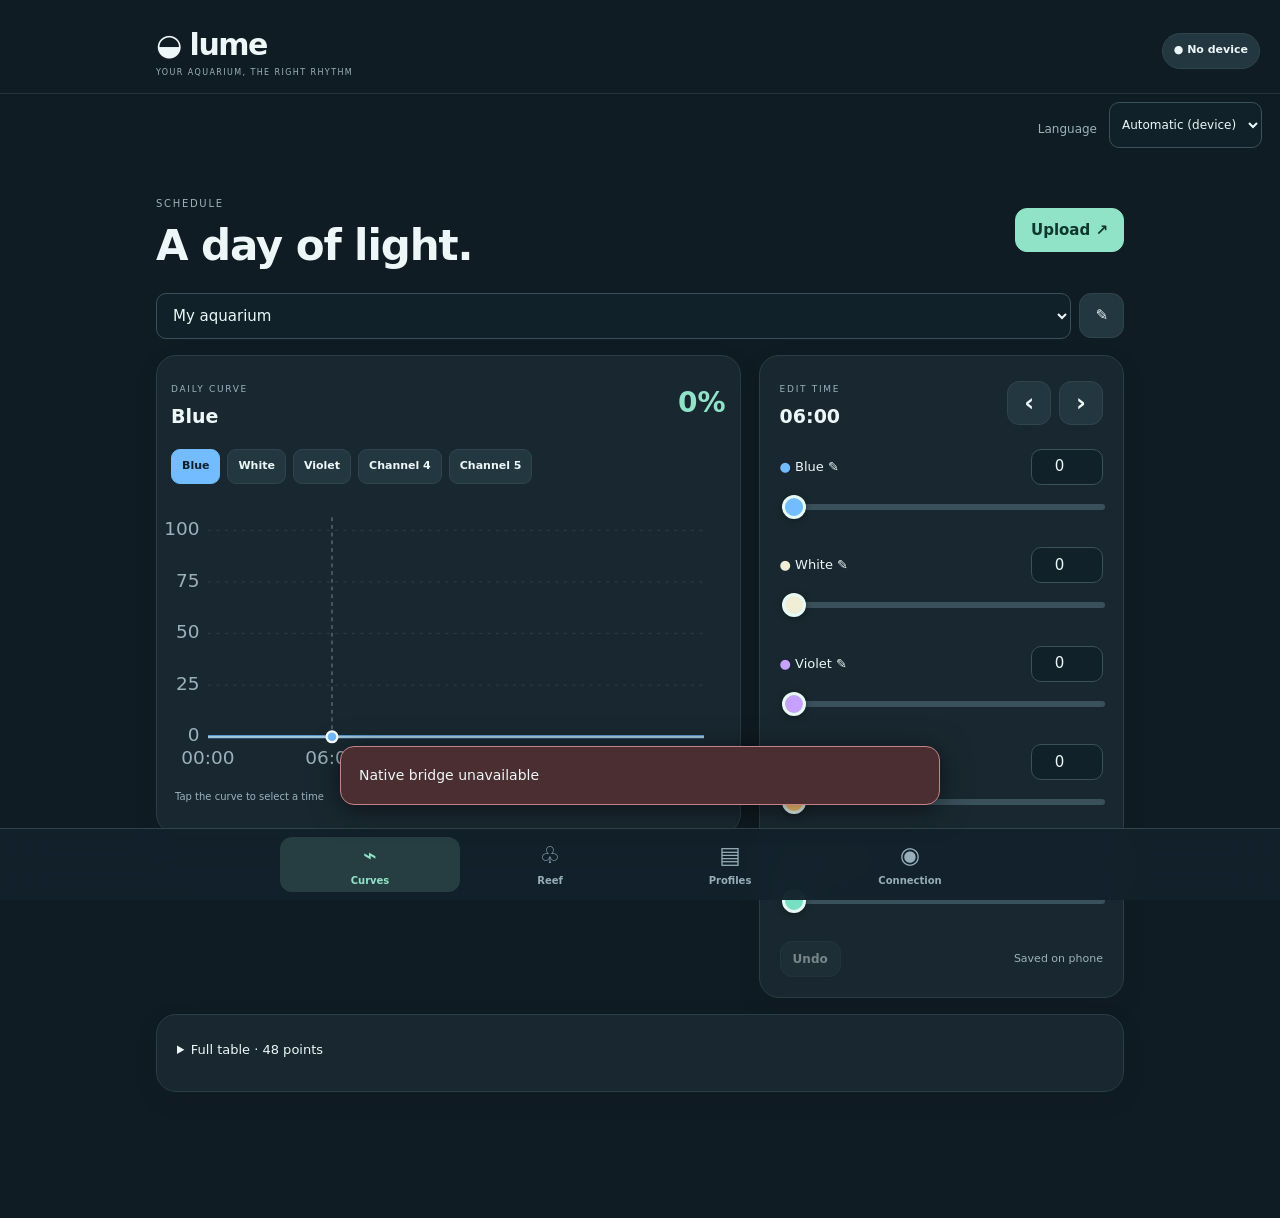
==== ios/Web/index.html @ e3527c7b "Add iOS Wi-Fi development preview and macOS build checks" ====
<!doctype html><html lang="pt-BR"><head><meta charset="utf-8"><meta name="viewport" content="width=device-width,initial-scale=1,maximum-scale=1"><meta http-equiv="Content-Security-Policy" content="default-src 'self' file:; script-src 'self'; style-src 'self' 'unsafe-inline'; img-src 'self' data:; connect-src 'self'; object-src 'none'; base-uri 'none'"><title>Lume</title><link rel="stylesheet" href="app.css"></head><body>
<header><div><span class="brand">◒ lume</span><span class="eyebrow">SEU AQUÁRIO, NO RITMO CERTO</span></div><button id="connectionBadge" class="badge">● Sem aparelho</button></header>
<div class="languagebar"><label for="languageSelect">Idioma</label><select id="languageSelect" aria-label="Idioma do aplicativo" data-no-i18n><option value="auto">Automático (dispositivo)</option><option value="pt-BR">Português (Brasil)</option><option value="en">English</option><option value="es">Español</option></select></div>
<main>
<section id="curves" class="page active">
 <div class="heading"><div><small>PROGRAMAÇÃO</small><h1>Um dia de luz.</h1></div><button id="uploadTop" class="primary">Enviar ↗</button></div>
 <div class="profilebar"><label for="profile">Perfil em edição</label><select id="profile"></select><button id="rename" aria-label="Renomear perfil">✎</button></div>
 <div class="card chartcard"><div class="cardhead"><div><small>CURVA DIÁRIA</small><h2 id="curveTitle">Canal 1</h2></div><strong id="pointValue">0%</strong></div><div id="channelTabs" class="channels"></div><svg id="chart" viewBox="0 0 720 360" role="img" aria-label="Curva de luz de 24 horas. Toque para selecionar um horário."></svg><div class="chartfooter"><span>Toque na curva para escolher o horário</span><button id="cycle" class="textbutton">Criar ciclo ☀</button></div></div>
 <div class="card editor"><div class="cardhead"><div><small>EDITAR HORÁRIO</small><h2 id="editTime">06:00</h2></div><div class="steps"><button id="prev" aria-label="Horário anterior">‹</button><button id="next" aria-label="Próximo horário">›</button></div></div><div id="sliders"></div><div class="row"><button id="undo">Desfazer</button><span id="saved" class="muted">Salvo no celular</span></div></div>
 <details class="card"><summary>Tabela completa · 48 horários</summary><div class="tablewrap"><table id="schedule"></table></div></details>
</section>
<section id="reef" class="page"><div class="heading"><div><small>SIMULAÇÃO</small><h1>O recife desperta.</h1></div><span class="pill">PRÉVIA</span></div><p class="muted">Passe pelo dia e veja a luz abrir os corais.</p><div class="card livecard"><small>LUZ REAL · WI-FI</small><h2>Recife e luminária juntos</h2><p id="liveStatus" class="muted">Prévia local. Vincule uma controladora Smart Timer para alterar a luz real.</p><button id="liveToggle" class="primary" type="button">Vincular luminária</button><p id="liveFrame" class="note"></p><p class="note">O aparelho não confirma cada intensidade. O Recife mostra os valores enviados, sem leitura da luz física.</p><p id="liveWarning" class="danger" hidden>A luminária pode continuar em modo manual. Reconecte o mesmo aparelho e retome o programa.</p><button id="liveRecovery" type="button" hidden>Retomar programação no aparelho</button></div><div class="card reefcard"><svg id="aquarium" viewBox="0 0 800 440" role="img" aria-label="Corais animados e peixes-palhaço respondem à programação de luz"></svg><div class="cardhead"><button id="play" class="primary">▶ Reproduzir dia</button><strong id="previewTime">06:00</strong></div><label class="sr" for="timeline">Horário da simulação</label><input id="timeline" type="range" min="0" max="1439" step="1" value="360"><div class="row muted"><span>00:00</span><span>12:00</span><span>23:59</span></div><div id="liveChannels" class="livechannels"></div></div><p class="note">A cena é ilustrativa. Com a luminária vinculada, a prévia envia intensidades reais; sem vínculo, é apenas local. Não prevê a resposta biológica dos corais.</p></section>
<section id="profiles" class="page"><div class="heading"><div><small>SUA BIBLIOTECA</small><h1>Cada dia, um clima.</h1></div><button id="newProfile" class="primary">＋ Novo</button></div><div id="profileList"></div><div class="card"><h2>Leve seus perfis com você</h2><p class="muted">Importe a biblioteca do Lume ou arquivos .lmf do Pled. Os perfis importados são adicionados à sua biblioteca.</p><div class="row"><button id="import">Importar</button><button id="export">Exportar biblioteca</button></div></div><p class="note">Os perfis são salvos neste celular. Exporte uma cópia antes de desinstalar o app.</p></section>
<section id="connection" class="page"><div class="heading"><div><small>SOMENTE WI-FI</small><h1>Vamos conectar.</h1></div></div><div class="card"><div class="numbertitle"><span>1</span><h2>Entre na rede do aparelho</h2></div><p>Abra Ajustes > Wi-Fi e conecte à rede da controladora, mesmo sem internet. Volte ao Lume e permita Rede Local.</p><button id="wifi" class="primary">Como conectar no iPhone</button></div><div class="card"><div class="numbertitle"><span>2</span><h2>Encontre a controladora</h2></div><p class="muted">O Lume busca automaticamente ao abrir e reconecta quando o aparelho responde. Se houver várias controladoras, escolha uma abaixo.</p><button id="search" class="primary">⌕ Buscar aparelhos</button><details><summary>Buscar por IP conhecido</summary><label for="directIp">Endereço na rede Wi-Fi atual</label><div class="row"><input id="directIp" placeholder="192.168.1.100" inputmode="decimal"><button id="searchIp">Buscar</button></div></details><details id="wifiDiagnostics"><summary>Diagnóstico da última comunicação · iOS 0.1.0</summary><pre id="diagnosticText">Faça uma busca para verificar a comunicação Wi-Fi.</pre><button id="copyDiagnostic" type="button">Copiar diagnóstico</button><p class="note">Mostra endereços locais e contagens, sem senha nem nome da rede. Não é enviado automaticamente.</p></details><div id="devices"></div><div id="selectedDevice" class="note">Nenhum aparelho selecionado.</div></div><div class="card"><div class="numbertitle"><span>3</span><h2>Conecte o aparelho à sua casa</h2></div><p class="muted">Faça esta etapa conectado à rede do aparelho e com ele selecionado acima. Use uma rede compatível com o módulo, normalmente 2,4 GHz.</p><form id="routerForm"><label for="ssid">Nome da rede de casa</label><input id="ssid" maxlength="32" autocomplete="off" placeholder="Nome exato da rede"><label for="password">Senha da rede</label><div class="passwordrow"><input id="password" type="password" maxlength="32" autocomplete="off" placeholder="8 a 32 caracteres"><button id="showPassword" type="button" aria-label="Mostrar senha">◉</button></div><details><summary>Segurança da rede</summary><label for="security">Autenticação</label><select id="security"><option value="wpa2">WPA2-PSK (recomendado)</option value="wpa">WPA-PSK</option></select><label for="cipher">Criptografia</label><select id="cipher"><option value="aes">AES (recomendado)</option><option value="tkip">TKIP</option></select></details><p class="note">O protocolo antigo aceita nome de rede e senha sem acentos. A senha não é salva pelo Lume.</p><button class="primary" type="submit">Configurar rede de casa</button></form></div><div class="card"><div class="numbertitle"><span>4</span><h2>Volte à rede de casa</h2></div><p>Conecte o celular ao mesmo roteador e volte ao Lume. A busca começa automaticamente. Depois, envie os perfis e sincronize o relógio.</p><div class="row"><button id="wifiHome">Como conectar no iPhone</button><button id="clock">◷ Sincronizar horário</button><button id="resume">Retomar programa</button></div></div><p class="note">Prévia iOS em desenvolvimento. Busca por consultas diretas na rede local, sem broadcast. Se necessário, tente o IP conhecido. TC420 sem Wi-Fi não é compatível. O teste no iPhone real ainda está pendente.</p></section>
</main><button id="liveStopFloating" class="live-floating" type="button" hidden>Encerrar prévia e retomar programa</button><nav aria-label="Navegação principal"><button data-page="curves" class="active">⌁<span>Curvas</span></button><button data-page="reef">♧<span>Recife</span></button><button data-page="profiles">▤<span>Perfis</span></button><button data-page="connection">◉<span>Conexão</span></button></nav>
<div id="operation" hidden><div class="row"><strong id="operationText">Conectando…</strong><button id="cancel">Interromper</button></div><progress id="progress" max="100" value="0"></progress><small>Mantenha o app aberto e o Wi-Fi conectado.</small></div><div id="toast" role="status" hidden></div>
<dialog id="modal"><form id="modalForm"><div class="cardhead"><h2 id="modalTitle"></h2><button type="button" id="closeModal" aria-label="Fechar">×</button></div><div id="modalBody"></div><div class="modalactions"><button type="button" id="dismissModal">Cancelar</button><button type="submit" id="modalConfirm" class="primary">Confirmar</button></div></form></dialog><script src="ios.js"></script><script src="strings.js"></script><script src="i18n.js"></script><script src="live.js"></script><script src="app.js"></script></body></html>
---- ios/Web/app.css ----
:root{color-scheme:dark;--bg:#101c23;--card:#192830;--line:#30444c;--muted:#9bb2bc;--mint:#91e3c7;--ink:#edf7f7;--blue:#72bcff;--pink:#c7a1ff}*{box-sizing:border-box}body{margin:0;background:var(--bg);color:var(--ink);font:15px/1.5 system-ui,-apple-system,sans-serif;-webkit-tap-highlight-color:transparent}header{padding:22px 20px 14px;display:flex;justify-content:space-between;align-items:center;border-bottom:1px solid #22333b;gap:12px}.brand{font-size:30px;letter-spacing:-1.5px;font-weight:700}.eyebrow{display:block;font-size:8px;letter-spacing:1.4px;color:var(--muted)}button,input,select{font:inherit}button{border:1px solid var(--line);border-radius:12px;background:#233740;color:var(--ink);min-height:44px;padding:10px 15px;font-weight:600;cursor:pointer}button:active{transform:scale(.98)}button:disabled{opacity:.45;cursor:default}button:focus-visible,input:focus-visible,select:focus-visible,summary:focus-visible{outline:2px solid var(--mint);outline-offset:3px}.primary{background:var(--mint);color:#10372d;border-color:var(--mint)}.badge{font-size:11px;border-radius:24px;padding:7px 11px;min-height:36px;max-width:170px}.badge.connected{color:var(--mint)}main{max-width:1000px;margin:auto;padding:24px 16px 110px}.page{display:none}.page.active{display:block}.heading{display:flex;align-items:center;justify-content:space-between;gap:15px;margin-bottom:24px}small,.heading small{font-size:10px;letter-spacing:1.7px;color:var(--muted)}h1{font-size:30px;font-weight:550;line-height:1.12;letter-spacing:-1.1px;margin:8px 0 0}h2{font-size:19px;font-weight:600;margin:0}p{margin:12px 0 18px}.muted,.note{color:var(--muted)}.note{font-size:12px;line-height:1.7}.card{background:var(--card);border:1px solid #2a3c45;border-radius:20px;padding:20px;margin:0 0 16px;box-shadow:0 8px 24px #06121a19}.cardhead{display:flex;align-items:center;justify-content:space-between;gap:12px;margin-bottom:18px}.cardhead strong{font-size:28px;color:var(--mint);font-variant-numeric:tabular-nums}.cardhead small{font-size:9px}.cardhead h2{margin-top:4px}.profilebar{display:flex;gap:8px;align-items:center;margin-bottom:16px}.profilebar label{position:absolute;width:1px;height:1px;overflow:hidden}.profilebar select{flex:1}input,select{min-width:0;max-width:100%;padding:12px;background:#11212a;border:1px solid #3a505a;border-radius:10px;color:var(--ink);min-height:46px}input:not([type=range]):not([type=checkbox]),select{width:100%}label{display:block;color:var(--muted);font-size:12px;margin:14px 0 6px}.channels{display:flex;gap:7px;overflow:auto;margin:0 0 14px}.channels button{white-space:nowrap;font-size:11px;padding:8px 10px;min-height:35px;border-radius:9px}.channels button.active{background:var(--channel);color:#10202a;border-color:var(--channel)}.chartcard{padding:20px 14px 14px}#chart{width:100%;display:block;touch-action:none;overflow:visible}#chart text{font:24px system-ui;fill:#9bb2bc}.chartfooter{display:flex;justify-content:space-between;align-items:center;gap:8px;font-size:10px;color:var(--muted);padding:0 4px}.textbutton{border:none;background:none;color:var(--mint);padding:5px;white-space:nowrap;font-size:12px}.sliderrow{margin-bottom:18px}.sliderlabel{display:flex;justify-content:space-between;align-items:center;margin-bottom:4px}.sliderlabel button{background:none;border:none;padding:0;min-height:32px;font-weight:500;font-size:13px}.sliderlabel input{width:72px!important;min-height:36px;padding:5px 8px;text-align:center;font-variant-numeric:tabular-nums}input[type=range]{appearance:none;-webkit-appearance:none;width:100%;height:32px;min-height:32px;border:0;padding:0;background:transparent;accent-color:var(--mint);touch-action:pan-y}input[type=range]::-webkit-slider-runnable-track{height:6px;background:#3a505a;border-radius:8px}input[type=range]::-webkit-slider-thumb{appearance:none;width:24px;height:24px;background:var(--channel,var(--mint));border-radius:50%;margin-top:-9px;border:3px solid #e6faf6;box-shadow:0 1px 7px #0006}.row{display:flex;gap:10px;align-items:center;justify-content:space-between;flex-wrap:wrap}.steps{display:flex;gap:8px}.steps button{font-size:24px;padding:0 16px}.editor .row{font-size:11px}.editor .row button{font-size:12px;min-height:36px;padding:6px 12px}details summary{cursor:pointer;min-height:36px;padding-top:5px;font-weight:500;font-size:13px}details details{margin-top:15px}.tablewrap{overflow:auto;max-height:480px;margin-top:12px}table{width:100%;border-collapse:collapse;min-width:490px;font-size:12px}th,td{padding:8px;border-bottom:1px solid #30454f;text-align:center}th{position:sticky;top:0;background:#20323b}td button{min-height:32px;padding:4px;font-size:12px;border:0;background:none}tr.selected{background:#31494d}#aquarium{width:100%;display:block;border-radius:14px;margin-bottom:24px;background:#0b1724}.reefcard{padding:12px}.reefcard .cardhead,.reefcard .row,.livechannels{padding:0 8px}.livechannels{display:flex;justify-content:space-between;gap:8px;margin:18px 0 8px}.livechannels div{font-size:11px;min-width:0;text-align:center}.livechannels b{display:block;font-size:17px}.pill{font-size:10px;color:var(--mint);padding:5px 10px;border:1px solid #3a6d62;border-radius:20px}.numbertitle{display:flex;align-items:center;gap:12px}.numbertitle>span{width:30px;height:30px;display:grid;place-items:center;background:#294a47;color:var(--mint);border-radius:50%;font-size:12px;font-weight:700}.numbertitle h2{font-size:17px}.passwordrow{display:flex;gap:8px}.passwordrow input{flex:1}.profileitem{display:flex;gap:12px;align-items:center;justify-content:space-between}.profileitem .profileopen{flex:1;text-align:left;background:none;border:none;padding:0}.profileitem small{display:block;font-size:10px;letter-spacing:0}.profileitem .more{padding:7px 12px;font-size:20px}.minicurve{width:90px;height:35px}#devices button{display:block;width:100%;text-align:left;margin-top:10px}#devices button.selected{border-color:var(--mint);color:var(--mint)}nav{position:fixed;bottom:0;left:0;right:0;display:flex;justify-content:center;background:#13222bef;border-top:1px solid var(--line);padding:8px 8px calc(8px + env(safe-area-inset-bottom));backdrop-filter:blur(16px);z-index:10}nav button{border:0;border-radius:12px;background:none;flex:1;max-width:180px;font-size:23px;padding:4px;min-height:55px;color:#96aeb8;line-height:1.1}nav span{display:block;font-size:10px;margin-top:6px}nav button.active{background:#263e41;color:var(--mint)}dialog{width:min(94vw,520px);max-height:90vh;overflow:auto;background:#192b34;border:1px solid #45616b;border-radius:22px;color:var(--ink);padding:22px}dialog::backdrop{background:#020b13bb;backdrop-filter:blur(4px)}dialog h2{font-size:23px}dialog .cardhead button{border:none;background:none;font-size:25px;padding:0 12px}.modalactions{display:flex;justify-content:flex-end;gap:10px;margin-top:24px}#modalBody p{font-size:14px}#modalBody ol{padding-left:24px;font-size:13px}.danger{color:#ffaaa0}#toast{position:fixed;bottom:95px;left:16px;right:16px;margin:auto;max-width:600px;padding:18px;background:#284941;border:1px solid #78b7a2;border-radius:14px;z-index:40;font-size:14px;white-space:pre-line;box-shadow:0 4px 30px #0008}#toast.error{background:#4b2e32;border-color:#c78383}#operation{position:fixed;inset:0;background:#101c23f5;z-index:30;display:flex;flex-direction:column;justify-content:center;padding:30px;gap:20px}#operation[hidden],#toast[hidden]{display:none}#operation strong{font-size:18px}progress{width:100%;height:10px;accent-color:var(--mint)}.sr{position:absolute;width:1px;height:1px;overflow:hidden}#selectedDevice{margin-top:14px}#connection .card>button{width:100%}#connection .row button{flex:1}#routerForm>button{width:100%}@media(min-width:760px){main{padding-top:35px}h1{font-size:42px}header{padding-left:calc((100vw - min(100vw,968px))/2)}#curves.active{display:grid;grid-template-columns:1.6fr 1fr;gap:0 18px}#curves>.heading,#curves>.profilebar,#curves>details{grid-column:1/-1}.chartcard{align-self:start}#reef{max-width:850px;margin:auto}#profiles #profileList{display:grid;grid-template-columns:1fr 1fr;gap:0 16px}#connection{max-width:680px;margin:auto}}
@media(prefers-reduced-motion:reduce){*{scroll-behavior:auto!important}}
#diagnosticText{white-space:pre-wrap;overflow-wrap:anywhere;font:12px/1.7 ui-monospace,monospace;color:var(--muted);padding:12px;background:#10212a;border-radius:10px}

.languagebar{display:flex;align-items:center;justify-content:flex-end;gap:12px;padding:8px 18px;color:var(--muted,#a9c0c7);font-size:12px}.languagebar select{width:auto;max-width:240px;padding:8px;font-size:12px}

.live-floating{position:fixed;bottom:92px;left:16px;right:16px;z-index:35;background:#91e3c7;color:#10372d;border-color:#91e3c7;font-size:13px;box-shadow:0 4px 20px #0007}.live-floating[hidden]{display:none}body.live-active main{padding-bottom:175px}
body.live-active #toast{bottom:160px}.live-floating{z-index:45}
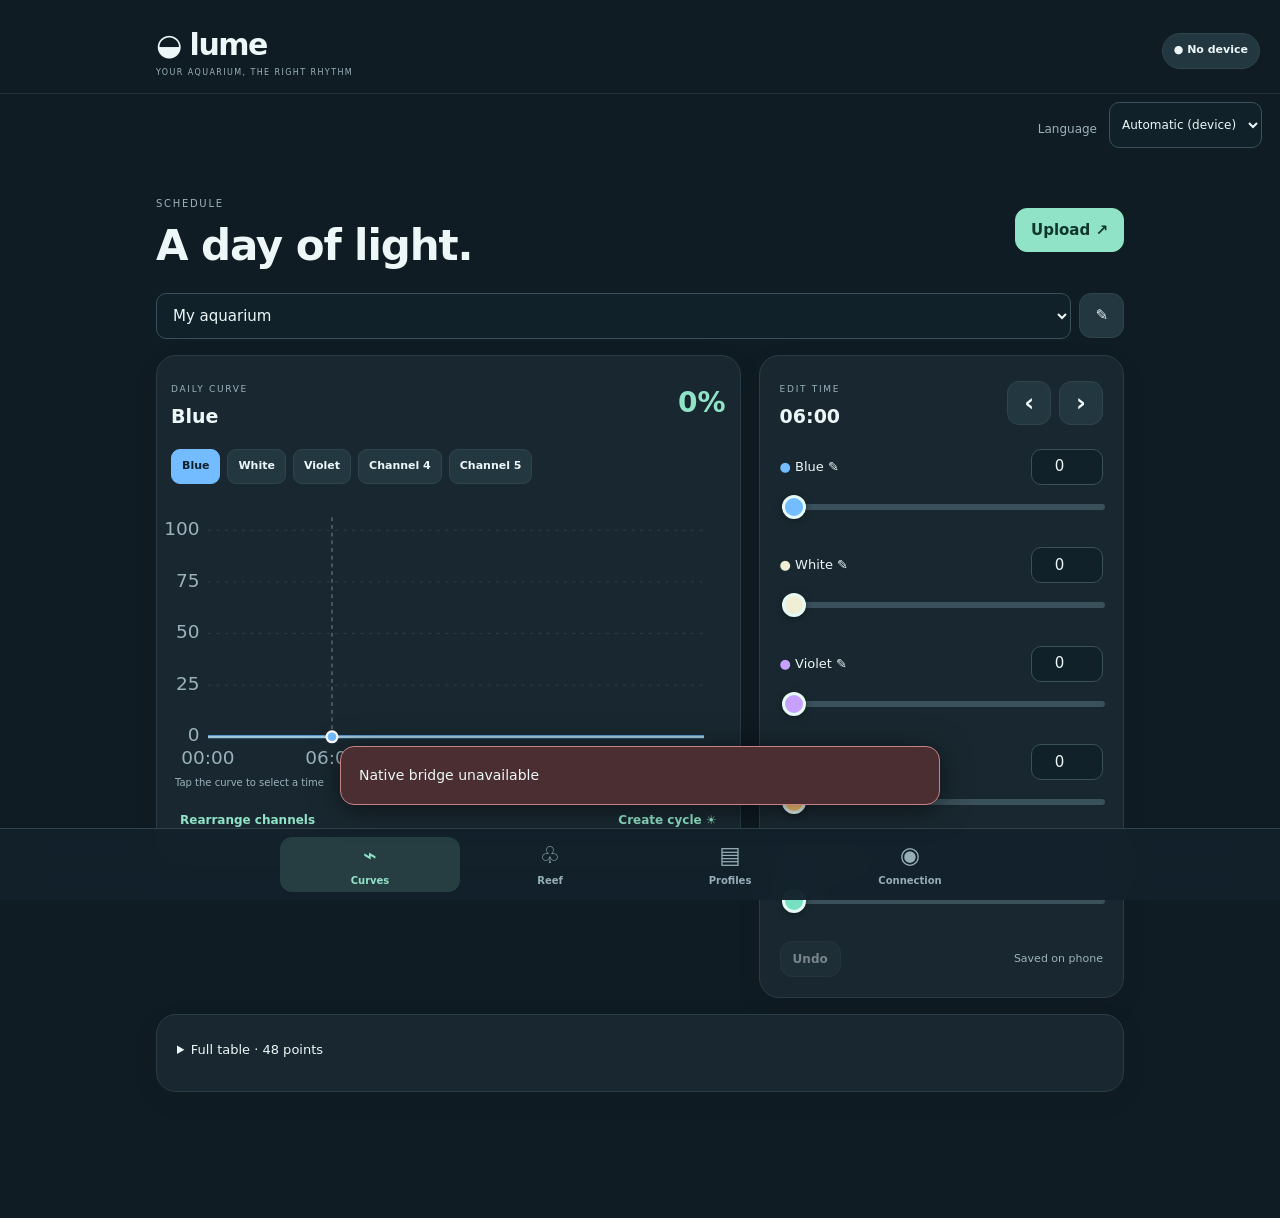
==== commit b522e470: "Add channel swapping and copying with library scope and undo" ====
--- a/ios/Web/index.html
+++ b/ios/Web/index.html
@@ -5,13 +5,13 @@
 <section id="curves" class="page active">
  <div class="heading"><div><small>PROGRAMAÇÃO</small><h1>Um dia de luz.</h1></div><button id="uploadTop" class="primary">Enviar ↗</button></div>
  <div class="profilebar"><label for="profile">Perfil em edição</label><select id="profile"></select><button id="rename" aria-label="Renomear perfil">✎</button></div>
- <div class="card chartcard"><div class="cardhead"><div><small>CURVA DIÁRIA</small><h2 id="curveTitle">Canal 1</h2></div><strong id="pointValue">0%</strong></div><div id="channelTabs" class="channels"></div><svg id="chart" viewBox="0 0 720 360" role="img" aria-label="Curva de luz de 24 horas. Toque para selecionar um horário."></svg><div class="chartfooter"><span>Toque na curva para escolher o horário</span><button id="cycle" class="textbutton">Criar ciclo ☀</button></div></div>
+ <div class="card chartcard"><div class="cardhead"><div><small>CURVA DIÁRIA</small><h2 id="curveTitle">Canal 1</h2></div><strong id="pointValue">0%</strong></div><div id="channelTabs" class="channels"></div><svg id="chart" viewBox="0 0 720 360" role="img" aria-label="Curva de luz de 24 horas. Toque para selecionar um horário."></svg><div class="chartfooter"><span>Toque na curva para escolher o horário</span><button id="reorderChannels" class="textbutton">Reorganizar canais</button><button id="cycle" class="textbutton">Criar ciclo ☀</button></div></div>
  <div class="card editor"><div class="cardhead"><div><small>EDITAR HORÁRIO</small><h2 id="editTime">06:00</h2></div><div class="steps"><button id="prev" aria-label="Horário anterior">‹</button><button id="next" aria-label="Próximo horário">›</button></div></div><div id="sliders"></div><div class="row"><button id="undo">Desfazer</button><span id="saved" class="muted">Salvo no celular</span></div></div>
  <details class="card"><summary>Tabela completa · 48 horários</summary><div class="tablewrap"><table id="schedule"></table></div></details>
 </section>
 <section id="reef" class="page"><div class="heading"><div><small>SIMULAÇÃO</small><h1>O recife desperta.</h1></div><span class="pill">PRÉVIA</span></div><p class="muted">Passe pelo dia e veja a luz abrir os corais.</p><div class="card livecard"><small>LUZ REAL · WI-FI</small><h2>Recife e luminária juntos</h2><p id="liveStatus" class="muted">Prévia local. Vincule uma controladora Smart Timer para alterar a luz real.</p><button id="liveToggle" class="primary" type="button">Vincular luminária</button><p id="liveFrame" class="note"></p><p class="note">O aparelho não confirma cada intensidade. O Recife mostra os valores enviados, sem leitura da luz física.</p><p id="liveWarning" class="danger" hidden>A luminária pode continuar em modo manual. Reconecte o mesmo aparelho e retome o programa.</p><button id="liveRecovery" type="button" hidden>Retomar programação no aparelho</button></div><div class="card reefcard"><svg id="aquarium" viewBox="0 0 800 440" role="img" aria-label="Corais animados e peixes-palhaço respondem à programação de luz"></svg><div class="cardhead"><button id="play" class="primary">▶ Reproduzir dia</button><strong id="previewTime">06:00</strong></div><label class="sr" for="timeline">Horário da simulação</label><input id="timeline" type="range" min="0" max="1439" step="1" value="360"><div class="row muted"><span>00:00</span><span>12:00</span><span>23:59</span></div><div id="liveChannels" class="livechannels"></div></div><p class="note">A cena é ilustrativa. Com a luminária vinculada, a prévia envia intensidades reais; sem vínculo, é apenas local. Não prevê a resposta biológica dos corais.</p></section>
-<section id="profiles" class="page"><div class="heading"><div><small>SUA BIBLIOTECA</small><h1>Cada dia, um clima.</h1></div><button id="newProfile" class="primary">＋ Novo</button></div><div id="profileList"></div><div class="card"><h2>Leve seus perfis com você</h2><p class="muted">Importe a biblioteca do Lume ou arquivos .lmf do Pled. Os perfis importados são adicionados à sua biblioteca.</p><div class="row"><button id="import">Importar</button><button id="export">Exportar biblioteca</button></div></div><p class="note">Os perfis são salvos neste celular. Exporte uma cópia antes de desinstalar o app.</p></section>
-<section id="connection" class="page"><div class="heading"><div><small>SOMENTE WI-FI</small><h1>Vamos conectar.</h1></div></div><div class="card"><div class="numbertitle"><span>1</span><h2>Entre na rede do aparelho</h2></div><p>Abra Ajustes > Wi-Fi e conecte à rede da controladora, mesmo sem internet. Volte ao Lume e permita Rede Local.</p><button id="wifi" class="primary">Como conectar no iPhone</button></div><div class="card"><div class="numbertitle"><span>2</span><h2>Encontre a controladora</h2></div><p class="muted">O Lume busca automaticamente ao abrir e reconecta quando o aparelho responde. Se houver várias controladoras, escolha uma abaixo.</p><button id="search" class="primary">⌕ Buscar aparelhos</button><details><summary>Buscar por IP conhecido</summary><label for="directIp">Endereço na rede Wi-Fi atual</label><div class="row"><input id="directIp" placeholder="192.168.1.100" inputmode="decimal"><button id="searchIp">Buscar</button></div></details><details id="wifiDiagnostics"><summary>Diagnóstico da última comunicação · iOS 0.1.0</summary><pre id="diagnosticText">Faça uma busca para verificar a comunicação Wi-Fi.</pre><button id="copyDiagnostic" type="button">Copiar diagnóstico</button><p class="note">Mostra endereços locais e contagens, sem senha nem nome da rede. Não é enviado automaticamente.</p></details><div id="devices"></div><div id="selectedDevice" class="note">Nenhum aparelho selecionado.</div></div><div class="card"><div class="numbertitle"><span>3</span><h2>Conecte o aparelho à sua casa</h2></div><p class="muted">Faça esta etapa conectado à rede do aparelho e com ele selecionado acima. Use uma rede compatível com o módulo, normalmente 2,4 GHz.</p><form id="routerForm"><label for="ssid">Nome da rede de casa</label><input id="ssid" maxlength="32" autocomplete="off" placeholder="Nome exato da rede"><label for="password">Senha da rede</label><div class="passwordrow"><input id="password" type="password" maxlength="32" autocomplete="off" placeholder="8 a 32 caracteres"><button id="showPassword" type="button" aria-label="Mostrar senha">◉</button></div><details><summary>Segurança da rede</summary><label for="security">Autenticação</label><select id="security"><option value="wpa2">WPA2-PSK (recomendado)</option value="wpa">WPA-PSK</option></select><label for="cipher">Criptografia</label><select id="cipher"><option value="aes">AES (recomendado)</option><option value="tkip">TKIP</option></select></details><p class="note">O protocolo antigo aceita nome de rede e senha sem acentos. A senha não é salva pelo Lume.</p><button class="primary" type="submit">Configurar rede de casa</button></form></div><div class="card"><div class="numbertitle"><span>4</span><h2>Volte à rede de casa</h2></div><p>Conecte o celular ao mesmo roteador e volte ao Lume. A busca começa automaticamente. Depois, envie os perfis e sincronize o relógio.</p><div class="row"><button id="wifiHome">Como conectar no iPhone</button><button id="clock">◷ Sincronizar horário</button><button id="resume">Retomar programa</button></div></div><p class="note">Prévia iOS em desenvolvimento. Busca por consultas diretas na rede local, sem broadcast. Se necessário, tente o IP conhecido. TC420 sem Wi-Fi não é compatível. O teste no iPhone real ainda está pendente.</p></section>
+<section id="profiles" class="page"><div class="heading"><div><small>SUA BIBLIOTECA</small><h1>Cada dia, um clima.</h1></div><button id="newProfile" class="primary">＋ Novo</button></div><div id="profileList"></div><div class="card"><h2>Leve seus perfis com você</h2><p class="muted">Importe a biblioteca do Lume ou arquivos .lmf do Pled. Os perfis importados são adicionados à sua biblioteca.</p><div class="row"><button id="import">Importar</button><button id="export">Exportar biblioteca</button><button id="scanQr">Ler QR do PC</button></div></div><p class="note">Os perfis são salvos neste celular. Exporte uma cópia antes de desinstalar o app.</p></section>
+<section id="connection" class="page"><div class="heading"><div><small>SOMENTE WI-FI</small><h1>Vamos conectar.</h1></div></div><div class="card"><div class="numbertitle"><span>1</span><h2>Entre na rede do aparelho</h2></div><p>Abra Ajustes > Wi-Fi e conecte à rede da controladora, mesmo sem internet. Volte ao Lume e permita Rede Local.</p><button id="wifi" class="primary">Como conectar no iPhone</button></div><div class="card"><div class="numbertitle"><span>2</span><h2>Encontre a controladora</h2></div><p class="muted">O Lume busca automaticamente ao abrir e reconecta quando o aparelho responde. Se houver várias controladoras, escolha uma abaixo.</p><button id="search" class="primary">⌕ Buscar aparelhos</button><details><summary>Buscar por IP conhecido</summary><label for="directIp">Endereço na rede Wi-Fi atual</label><div class="row"><input id="directIp" placeholder="192.168.1.100" inputmode="decimal"><button id="searchIp">Buscar</button></div></details><details id="wifiDiagnostics"><summary>Diagnóstico da última comunicação · iOS 0.3.0</summary><pre id="diagnosticText">Faça uma busca para verificar a comunicação Wi-Fi.</pre><button id="copyDiagnostic" type="button">Copiar diagnóstico</button><p class="note">Mostra endereços locais e contagens, sem senha nem nome da rede. Não é enviado automaticamente.</p></details><div id="devices"></div><div id="selectedDevice" class="note">Nenhum aparelho selecionado.</div></div><div class="card"><div class="numbertitle"><span>3</span><h2>Conecte o aparelho à sua casa</h2></div><p class="muted">Faça esta etapa conectado à rede do aparelho e com ele selecionado acima. Use uma rede compatível com o módulo, normalmente 2,4 GHz.</p><form id="routerForm"><label for="ssid">Nome da rede de casa</label><input id="ssid" maxlength="32" autocomplete="off" placeholder="Nome exato da rede"><label for="password">Senha da rede</label><div class="passwordrow"><input id="password" type="password" maxlength="32" autocomplete="off" placeholder="8 a 32 caracteres"><button id="showPassword" type="button" aria-label="Mostrar senha">◉</button></div><details><summary>Segurança da rede</summary><label for="security">Autenticação</label><select id="security"><option value="wpa2">WPA2-PSK (recomendado)</option value="wpa">WPA-PSK</option></select><label for="cipher">Criptografia</label><select id="cipher"><option value="aes">AES (recomendado)</option><option value="tkip">TKIP</option></select></details><p class="note">O protocolo antigo aceita nome de rede e senha sem acentos. A senha não é salva pelo Lume.</p><button class="primary" type="submit">Configurar rede de casa</button></form></div><div class="card"><div class="numbertitle"><span>4</span><h2>Volte à rede de casa</h2></div><p>Conecte o celular ao mesmo roteador e volte ao Lume. A busca começa automaticamente. Depois, envie os perfis e sincronize o relógio.</p><div class="row"><button id="wifiHome">Como conectar no iPhone</button><button id="clock">◷ Sincronizar horário</button><button id="resume">Retomar programa</button></div></div><p class="note">Prévia iOS em desenvolvimento. Busca por consultas diretas na rede local, sem broadcast. Se necessário, tente o IP conhecido. TC420 sem Wi-Fi não é compatível. O teste no iPhone real ainda está pendente.</p></section>
 </main><button id="liveStopFloating" class="live-floating" type="button" hidden>Encerrar prévia e retomar programa</button><nav aria-label="Navegação principal"><button data-page="curves" class="active">⌁<span>Curvas</span></button><button data-page="reef">♧<span>Recife</span></button><button data-page="profiles">▤<span>Perfis</span></button><button data-page="connection">◉<span>Conexão</span></button></nav>
 <div id="operation" hidden><div class="row"><strong id="operationText">Conectando…</strong><button id="cancel">Interromper</button></div><progress id="progress" max="100" value="0"></progress><small>Mantenha o app aberto e o Wi-Fi conectado.</small></div><div id="toast" role="status" hidden></div>
-<dialog id="modal"><form id="modalForm"><div class="cardhead"><h2 id="modalTitle"></h2><button type="button" id="closeModal" aria-label="Fechar">×</button></div><div id="modalBody"></div><div class="modalactions"><button type="button" id="dismissModal">Cancelar</button><button type="submit" id="modalConfirm" class="primary">Confirmar</button></div></form></dialog><script src="ios.js"></script><script src="strings.js"></script><script src="i18n.js"></script><script src="live.js"></script><script src="app.js"></script></body></html>
+<dialog id="modal"><form id="modalForm"><div class="cardhead"><h2 id="modalTitle"></h2><button type="button" id="closeModal" aria-label="Fechar">×</button></div><div id="modalBody"></div><div class="modalactions"><button type="button" id="dismissModal">Cancelar</button><button type="submit" id="modalConfirm" class="primary">Confirmar</button></div></form></dialog><script src="ios.js"></script><script src="strings.js"></script><script src="i18n.js"></script><script src="qr.js"></script><script src="live.js"></script><script src="app.js"></script><script src="qr-ui.js"></script></body></html>
--- a/ios/Web/app.css
+++ b/ios/Web/app.css
@@ -6,3 +6,7 @@
 
 .live-floating{position:fixed;bottom:92px;left:16px;right:16px;z-index:35;background:#91e3c7;color:#10372d;border-color:#91e3c7;font-size:13px;box-shadow:0 4px 20px #0007}.live-floating[hidden]{display:none}body.live-active main{padding-bottom:175px}
 body.live-active #toast{bottom:160px}.live-floating{z-index:45}
+
+.chartfooter{flex-wrap:wrap}.chartfooter>span{flex-basis:100%}
+
+.channel-check{display:flex;gap:10px;align-items:flex-start;margin-top:16px}.channel-check input{flex:none;margin:5px 0 0}#channelCopyAck[hidden]{display:none}
